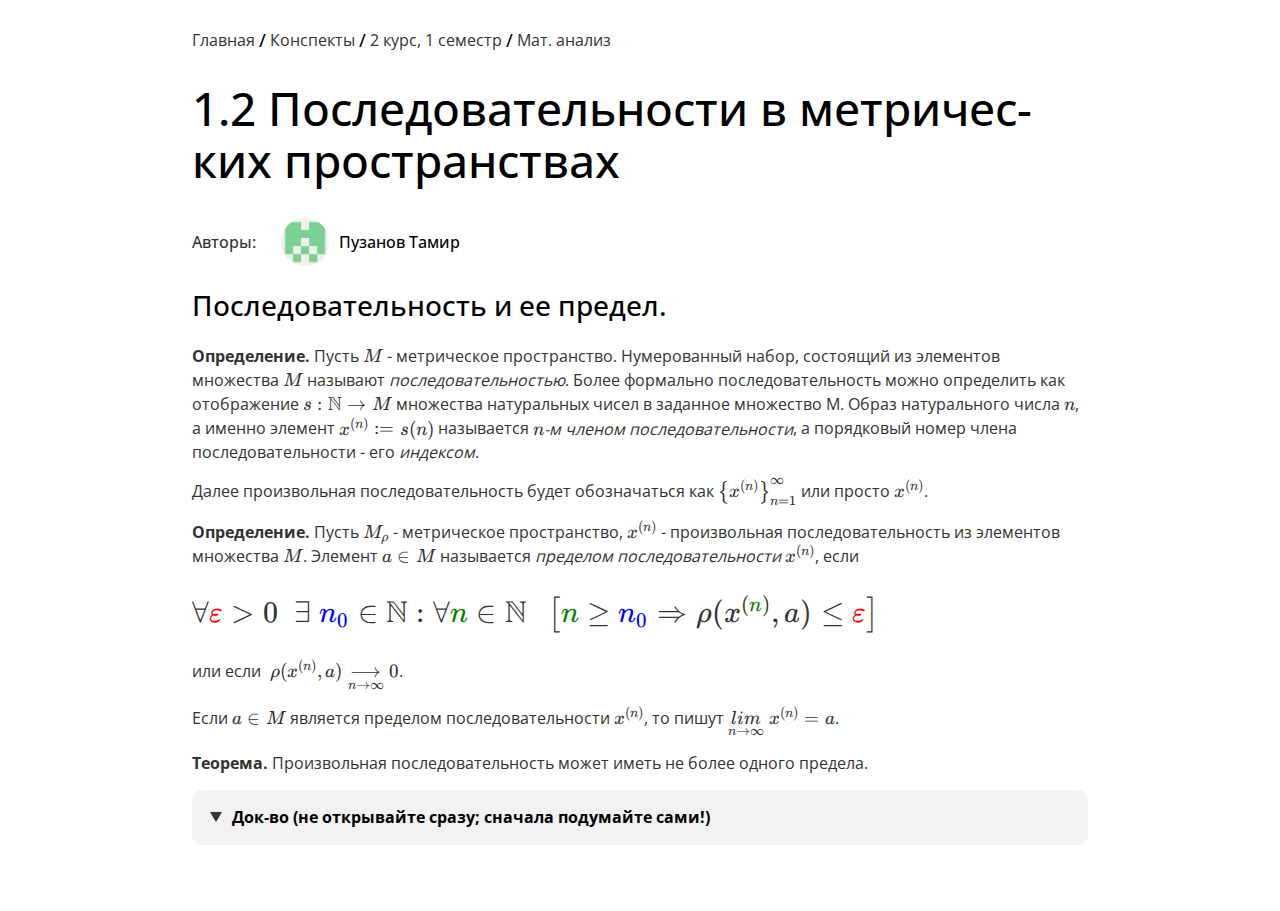
==== notes/2y1s/calculus/consistency-in-metric-spaces/index.html @ bd92c927 "fix wrap in tex blocks /notes/2y1s/calculus/consistency-in-metric-spaces/" ====
<!DOCTYPE html>
<html lang="ru">
<head>
    <meta charset="UTF-8">
    <meta name="viewport" content="width=device-width, initial-scale=1.0">
    <title>1.2 Последовательности в метрических пространствах | Интерактивный конспект</title>

    <link rel="stylesheet" href="../../../../templates/note/src/lib/normalize/normalize.css">
    <link rel="stylesheet" href="../../../../templates/note/src/lib/katex/katex.min.css">
    <link rel="stylesheet" href="../../../../templates/note/src/fonts/open_sans/import.css">
    <link rel="stylesheet" href="../../../../templates/note/src/css/styles.css">
</head>
<body>
    <div class="container">

        <div class="nav">
            <a href="#" class="item">Главная</a><div class="slash">/</div>
            <a href="#" class="item">Конспекты</a><div class="slash">/</div>
            <a href="#" class="item">2 курс, 1 семестр</a><div class="slash">/</div>
            <a href="https://t-puzanov.github.io/pages/notes/2y1s/calculus/" class="item">Мат. анализ</a>
        </div>

        <h1>1.2 Послед&shy;ователь&shy;ности в мет&shy;ричес&shy;ких прост&shy;ранст&shy;вах</h1>

        <div class="authors">
            <div class="title">Авторы:</div>
            <div class="item">
                <img 
                    class="image" style="width: 48px; height: 48px;" 
                    src="../../../../templates/note/src/img/avatar.png" alt="#"
                >
                <div class="name">Пузанов Тамир</div>
            </div>
        </div>

        <h2>Послед&shy;ователь&shy;ность и ее предел.</h2>

        <p>
            <b>Определение.</b> Пусть <span class="tex">M</span> - метрическое пространство.
            Нумерованный набор, состоящий из элементов множества <span class="tex">M</span> называют
            <i>последовательностью</i>. Более формально последовательность можно определить как
            отображение <span class="tex">s : \mathbb{N} \to M</span> множества натуральных чисел 
            в заданное множество M. Образ натурального числа <span class="tex">n</span>, а именно элемент
            <span class="tex">x^{(n)} := s(n)</span> называется <i><span class="tex">n</span>-м членом последовательности</i>, 
            а порядковый номер члена последовательности - его <i>индексом</i>.
        </p>

        <p>
            Далее произвольная последовательность будет обозначаться как 
            <span class="tex">\left\{ x^{(n)} \right\}^{\infty}_{n=1}</span> или просто <span class="tex">x^{(n)}</span>.
        </p>

        <p>
            <b>Определение.</b> Пусть <span class="tex">M_{\rho}</span> - метрическое пространство,
            <span class="tex">x^{(n)}</span> - произвольная последовательность из элементов
            множества <span class="tex">M</span>. Элемент <span class="tex">a \in M</span> называется
            <i>пределом последовательности</i> <span class="tex">x^{(n)}</span>, если 
        </p>

        <p class="t-large" style="text-wrap: wrap;">
            <span class="tex">
                \forall {\color{red} \varepsilon} \gt 0 \ \ \exists \ {\color{blue} n_0} \in\mathbb{N} :
                \forall {\color{green} n} \in \mathbb{N} \ \ \left[ {\color{green} n} \ge {\color{blue} n_0}
                \Rightarrow \rho (x^{({\color{green} n})}, a) \le {\color{red} \varepsilon} \right]
            </span>
        </p>

        <p>
            или если <span class="tex">\ \rho (x^{(n)}, a) \underset{n \to \infty }{\longrightarrow} 0</span>.
        </p>

        <p>
            Если <span class="tex">a \in M</span> является пределом последовательности <span class="tex">x^{(n)}</span>,
            то пишут <span class="tex">\underset{n \to \infty}{lim} \ x^{(n)} = a</span>.
        </p>

        <p>
            <b>Теорема.</b> 

            Произвольная последовательность может иметь не более одного предела.

            <div class="proof hidden">
                <div class="head">
                    <div class="icon"></div>
                    <div class="title">Док-во (не открывайте сразу; сначала подумайте сами!)</div>
                </div>
                <div class="content">
                    Пусть <span class="tex">M_{\rho}</span> - метрическое пространство, 
                    <span class="tex">x^{(n)}</span> - последовательность. И элементы 
                    <span class="tex">{\color{blue} a}, {\color{red} b} \in M</span> 
                    являются пределами последовательности <span class="tex">x^{(n)}</span>,
                    т.е. <span class="tex">\underset{n \to \infty}{lim} \ x^{(n)} = {\color{blue} a}</span> 
                    и <span class="tex">\underset{n \to \infty}{lim} \ x^{(n)} = {\color{red} b}</span>. Тогда

                    <p class="t-large" style="margin: 0px;">
                        <span class="tex" style="margin: 0px">
                            \forall {\color{orange} k} \in \mathbb{N} \ \ 0 \le 
                            \rho ({\color{blue} a}, {\color{red} b}) \le
                            \rho ({\color{blue} a}, x^{({\color{orange} k})}) + \rho (x^{({\color{orange} k})}, {\color{red} b})
                        </span>
                    </p>

                    Перейдя в неравенстве к пределам, получим:

                    <p class="t-large" style="margin: 0px;">
                        <span class="tex" style="margin: 0px"> 
                            0 \le \underset{{\color{orange} k} \to \infty}{lim} \rho ({\color{blue} a}, 
                            {\color{red} b}) \le \underset{{\color{orange} k} \to \infty}{lim}
                            ( \rho ({\color{blue} a}, x^{({\color{orange} k})}) + 
                            \rho (x^{({\color{orange} k})}, {\color{red} b}) )
                        </span>
                    </p>
                    <p class="t-large" style="margin: 0px;">
                        <span class="tex" style="margin: 0px"> 
                            0 \le \rho ({\color{blue} a}, 
                            {\color{red} b}) \le \underset{{\color{orange} k} \to \infty}{lim}
                            \rho ({\color{blue} a}, x^{({\color{orange} k})}) + 
                            \underset{{\color{orange} k} \to \infty}{lim}
                            \rho (x^{({\color{orange} k})}, {\color{red} b})
                        </span>
                    </p>
                    <p class="t-large" style="margin: 0px;">
                        <span class="tex" style="margin: 0px"> 
                            0 \le \rho ({\color{blue} a}, 
                            {\color{red} b}) \le 0 + 0 = 0
                        </span>
                    </p>

                    Из последнего следует, что <span class="tex">\rho ({\color{blue} a}, {\color{red} b}) = 0</span>
                    <span class="tex">\Leftrightarrow {\color{blue} a} = {\color{red} b}</span>.

                    <p>
                        Получим, что если последовательность имеет несколько пределов, то они необходимо равны. Это утверждение доказывает теорему.
                    </p>
                </div>
            </div>
        </p>
    </div>

    <script src="../../../../templates/note/src/lib/katex/katex.min.js"></script>
    <script src="../../../../templates/note/src/js/main.js"></script>
</body>
</html>
---- templates/note/src/fonts/open_sans/import.css ----
@font-face {
    font-family: 'OpenSans';
    font-weight: 700;

    src: url('static/OpenSans-Bold.ttf');
}

@font-face {
    font-family: 'OpenSans';
    font-weight: 500;
    
    src: url('static/OpenSans-Medium.ttf');
}

@font-face {
    font-family: 'OpenSans';
    font-weight: 400;
    
    src: url('static/OpenSans-Regular.ttf');
}
---- templates/note/src/css/styles.css ----
/* * {
    font-family: 'OpenSans';
    font-weight: 400;
    color: #323232;
} */

body {
    background-color: #ffffff;
}

h1, h2, h3 {
    font-family: "OpenSans";
    font-weight: 500;
}

h1 {
    font-size: 46px;
    margin: 0.67em 0;
}

h2 {
    font-size: 28px;
}

p {
    font-size: 16px;
    font-family: "OpenSans";
    font-weight: 400;
    color: #323232;
    line-height: 130%;
}

a, div {
    font-family: "OpenSans";
}

span.tex {
    color: transparent;
}

span.tex.showed {
    font-family: Arial, Helvetica, sans-serif;
    color: #323232;
}

p.t-large {
    display: flex;
    align-items: center;
    padding: 10px 0px;
    text-wrap: nowrap;
    overflow-x: auto;
}

p.b-small {
    padding: 4px 0px;
}

p.t-large > span.tex {
    font-size: 25px;
}

p.t-large > .tag {
    margin-left: auto;
    font-size: 26px;
    padding-left: 20px;
}

p.t-middle {
    display: flex;
    align-items: center;
    padding: 2px 0px;
    overflow-x: auto;
}

p.t-middle > span.tex {
    font-size: 18px;
}

.container {
    width: 100%;
    min-height: 100px;

    background-color: #ffffff;
    padding: 0px 22%;

    box-sizing: border-box;

    padding-top: 30px;
    padding-bottom: 50px;
}

.container > .nav {
    display: flex;
    align-items: center;
    flex-wrap: wrap;
}

.container > .nav > .item {
    text-decoration: none;
    text-wrap: nowrap;
    font-size: 16px;
    color: #323232;
}

.container > .nav > .slash {
    padding: 0px 4px;
    font-size: 18px;
    font-weight: 500;
}

.container > .authors {
    width: 100%;
    background: transparent;

    display: flex;
    align-items: center;
}

.container > .authors > .title {
    font-size: 16px;
    font-weight: 500;
    color: #323232;
    padding-right: 25px;
}

.container > .authors > .item {
    display: flex;
    align-items: center;
}

.container > .authors > .item > .image {
    border-radius: 100%;
    margin-right: 10px;
}

.container > .authors > .item > .name {
    font-weight: 500;
}

.raw {
    display: flex;
}

.raw > .col1 {
    flex: 1;
}

.raw > .col2 {
    flex: 2;
}

ul > li {
    padding-bottom: 5px;
}

ul.s-middle > li, ol.s-middle > li {
    margin-bottom: 8px;
}

.proof {
    /* width: 100%; */
    padding: 18px;
    background-color: #f2f2f2;
    border-radius: 10px;
}

.proof.hidden > .content {
    opacity: 0;
    display: none;
    margin: 0px;
}

.proof > .head {
    display: flex;
    align-items: center;
    cursor: pointer;
}

.proof > .head:hover {
    text-decoration: underline;
}

.proof > .head > .icon {
    transform: rotate(180deg);
    transition: all 0.5s ease;
}

.proof.hidden > .head > .icon {
    transform: rotate(0deg);
}

.proof > .head > .title {
    font-weight: 700;
}

.proof.hidden:hover {
    cursor: pointer;
}

.proof.hidden:hover > .head {
    text-decoration: underline;
}

.proof > .head > .icon {
    width: 0; 
    height: 0;
    border-left: 6px solid transparent;
    border-right: 6px solid transparent;
    border-top: 10px solid #323232;
    margin-right: 10px;
}

.proof > .content {
    margin-top: 16px;
    transition: all 0.5s ease;
}

@media (max-width: 1300px) and (min-width: 700px) {
    .container {
        padding-left: 15%;
        padding-right: 15%;
    }
}

@media (max-width: 700px) {

    h1 {
        font-size: 36px;
    }

    .container {
        padding-left: 8%;
        padding-right: 8%;
    }

    .raw {
        flex-direction: column;
        align-items: center;
    }
}
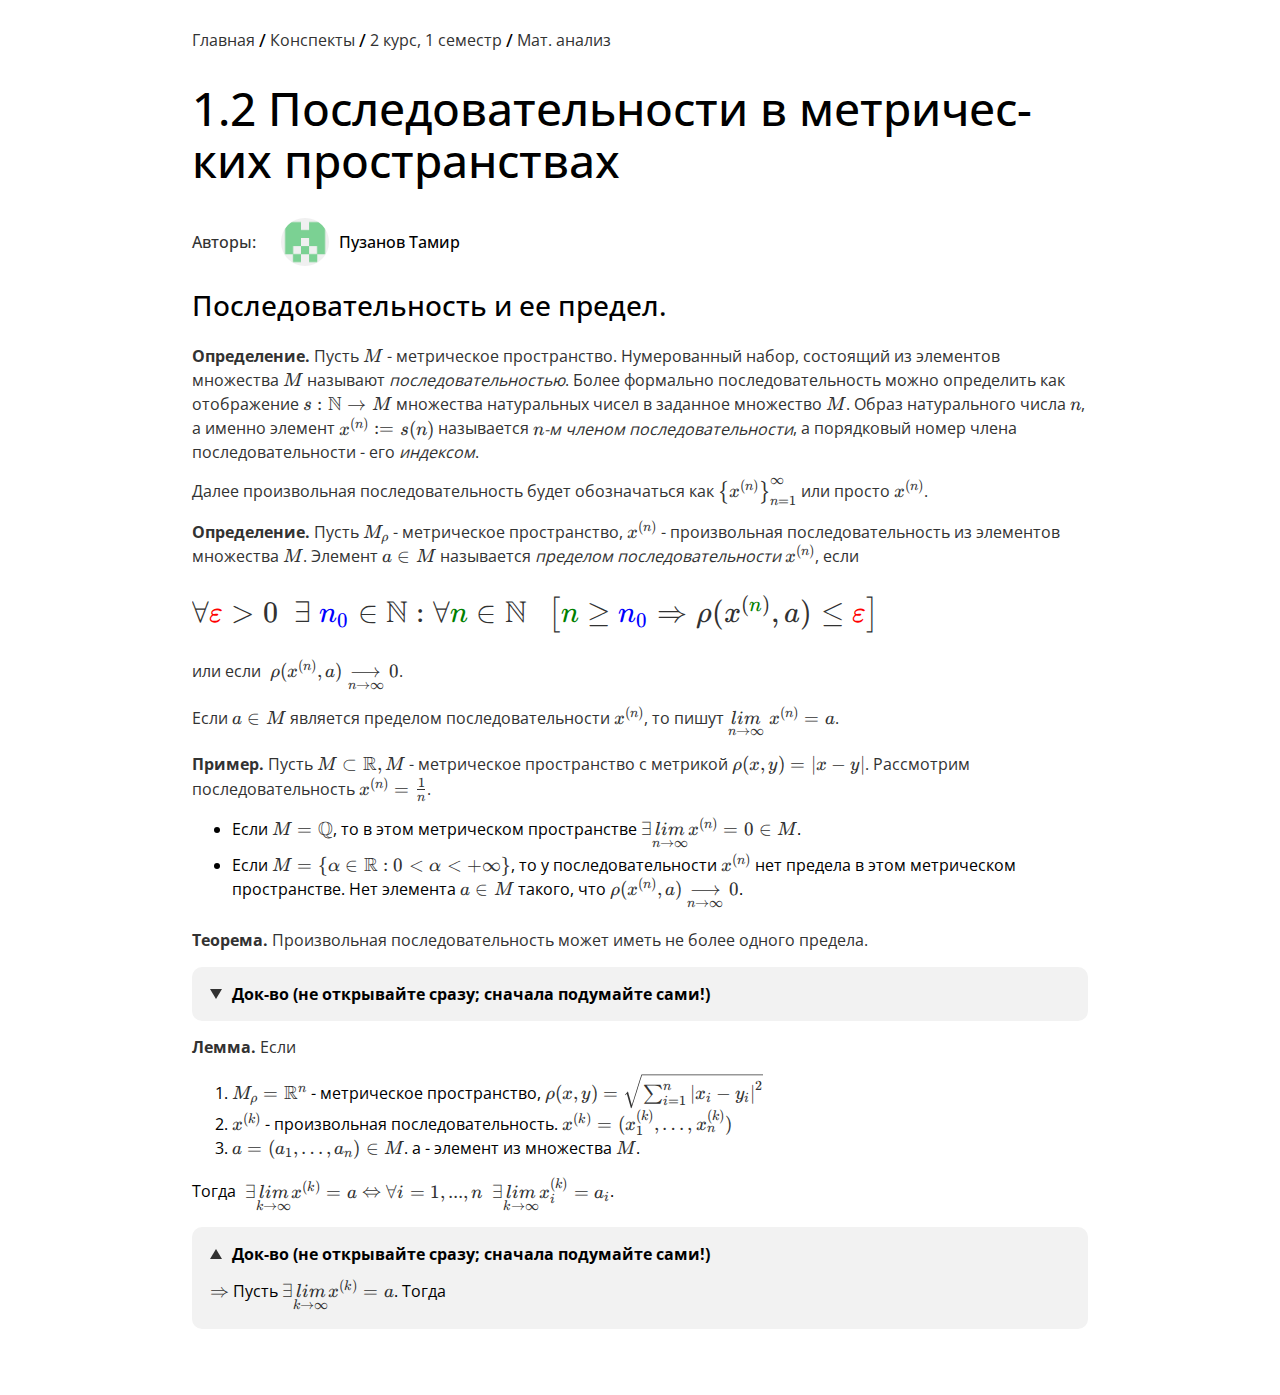
==== commit d652fa77: "edit /notes/2y1s/calculus/metric-spaces/" ====
--- a/notes/2y1s/calculus/consistency-in-metric-spaces/index.html
+++ b/notes/2y1s/calculus/consistency-in-metric-spaces/index.html
@@ -40,7 +40,7 @@
             Нумерованный набор, состоящий из элементов множества <span class="tex">M</span> называют
             <i>последовательностью</i>. Более формально последовательность можно определить как
             отображение <span class="tex">s : \mathbb{N} \to M</span> множества натуральных чисел 
-            в заданное множество M. Образ натурального числа <span class="tex">n</span>, а именно элемент
+            в заданное множество <span class="tex">M</span>. Образ натурального числа <span class="tex">n</span>, а именно элемент
             <span class="tex">x^{(n)} := s(n)</span> называется <i><span class="tex">n</span>-м членом последовательности</i>, 
             а порядковый номер члена последовательности - его <i>индексом</i>.
         </p>
@@ -59,8 +59,8 @@
 
         <p class="t-large" style="text-wrap: wrap;">
             <span class="tex">
-                \forall {\color{red} \varepsilon} \gt 0 \ \ \exists \ {\color{blue} n_0} \in\mathbb{N} :
-                \forall {\color{green} n} \in \mathbb{N} \ \ \left[ {\color{green} n} \ge {\color{blue} n_0}
+                \forall {\color{red} \varepsilon} \gt 0 \ \ \exists \ {{\color{blue} n_0} \in \mathbb{N}} :
+                {\forall {\color{green} n} \in \mathbb{N}} \ \ \left[ {\color{green} n} \ge {\color{blue} n_0}
                 \Rightarrow \rho (x^{({\color{green} n})}, a) \le {\color{red} \varepsilon} \right]
             </span>
         </p>
@@ -72,6 +72,25 @@
         <p>
             Если <span class="tex">a \in M</span> является пределом последовательности <span class="tex">x^{(n)}</span>,
             то пишут <span class="tex">\underset{n \to \infty}{lim} \ x^{(n)} = a</span>.
+        </p>
+        
+        <p>
+            <b>Пример.</b> Пусть <span class="tex">M \subset \mathbb{R}, M</span>
+            - метрическое пространство с метрикой <span class="tex">\rho (x, y) = \left| x - y \right|</span>.
+            Рассмотрим последовательность <span class="tex">x^{(n)} = \frac{1}{n}</span>.
+
+            <ul>
+                <li>
+                    Если <span class="tex">M = \mathbb{Q}</span>, то в этом метрическом 
+                    пространстве <span class="tex">\exists \underset{n \to \infty}{lim} x^{(n)} = 0 \in M</span>.
+                </li>
+                <li>
+                    Если <span class="tex">M = \left\{ \alpha \in \mathbb{R} : 0 \lt \alpha \lt +\infty \right\}</span>,
+                    то у последовательности <span class="tex">x^{(n)}</span> нет предела в этом метрическом пространстве.
+                    Нет элемента <span class="tex">a \in M</span> такого, что 
+                    <span class="tex">\rho (x^{(n)}, a) \underset{n \to \infty }{\longrightarrow} 0</span>.
+                </li>
+            </ul>
         </p>
 
         <p>
@@ -94,44 +113,82 @@
 
                     <p class="t-large" style="margin: 0px;">
                         <span class="tex" style="margin: 0px">
-                            \forall {\color{orange} k} \in \mathbb{N} \ \ 0 \le 
-                            \rho ({\color{blue} a}, {\color{red} b}) \le
-                            \rho ({\color{blue} a}, x^{({\color{orange} k})}) + \rho (x^{({\color{orange} k})}, {\color{red} b})
-                        </span>
-                    </p>
-
-                    Перейдя в неравенстве к пределам, получим:
+                            {\forall {\color{orange} k} \in \mathbb{N}} \ \ {0 \le \rho ({\color{blue} a}, {\color{red} b})} \le
+                            {\rho ({\color{blue} a}, x^{({\color{orange} k})}) + \rho (x^{({\color{orange} k})}, {\color{red} b})}
+                        </span>
+                    </p>
+
+                    <p>Перейдя в неравенстве к пределам, получим:</p>
 
                     <p class="t-large" style="margin: 0px;">
                         <span class="tex" style="margin: 0px"> 
-                            0 \le \underset{{\color{orange} k} \to \infty}{lim} \rho ({\color{blue} a}, 
-                            {\color{red} b}) \le \underset{{\color{orange} k} \to \infty}{lim}
+                            {0 \le \underset{{\color{orange} k} \to \infty}{lim} \rho ({\color{blue} a}, 
+                            {\color{red} b})} \le {\underset{{\color{orange} k} \to \infty}{lim}
                             ( \rho ({\color{blue} a}, x^{({\color{orange} k})}) + 
-                            \rho (x^{({\color{orange} k})}, {\color{red} b}) )
+                            \rho (x^{({\color{orange} k})}, {\color{red} b}) )}
                         </span>
                     </p>
                     <p class="t-large" style="margin: 0px;">
                         <span class="tex" style="margin: 0px"> 
-                            0 \le \rho ({\color{blue} a}, 
-                            {\color{red} b}) \le \underset{{\color{orange} k} \to \infty}{lim}
+                            {0 \le \rho ({\color{blue} a}, 
+                            {\color{red} b})} \le {\underset{{\color{orange} k} \to \infty}{lim}
                             \rho ({\color{blue} a}, x^{({\color{orange} k})}) + 
                             \underset{{\color{orange} k} \to \infty}{lim}
-                            \rho (x^{({\color{orange} k})}, {\color{red} b})
+                            \rho (x^{({\color{orange} k})}, {\color{red} b})}
                         </span>
                     </p>
                     <p class="t-large" style="margin: 0px;">
                         <span class="tex" style="margin: 0px"> 
-                            0 \le \rho ({\color{blue} a}, 
-                            {\color{red} b}) \le 0 + 0 = 0
-                        </span>
-                    </p>
-
-                    Из последнего следует, что <span class="tex">\rho ({\color{blue} a}, {\color{red} b}) = 0</span>
-                    <span class="tex">\Leftrightarrow {\color{blue} a} = {\color{red} b}</span>.
+                            {0 \le \rho ({\color{blue} a}, 
+                            {\color{red} b})} \le {0 + 0 = 0}
+                        </span>
+                    </p>
 
                     <p>
-                        Получим, что если последовательность имеет несколько пределов, то они необходимо равны. Это утверждение доказывает теорему.
-                    </p>
+                        Из последнего следует, что <span class="tex">\rho ({\color{blue} a}, {\color{red} b}) = 0</span>
+                        <span class="tex">\Leftrightarrow {\color{blue} a} = {\color{red} b}</span>.
+                    </p>
+
+                    <p>
+                        Получим, что если два элемента являются пределами последовательности, то они необходимо равны. 
+                        Это утверждение доказывает теорему.
+                    </p>
+                </div>
+            </div>
+        </p>
+
+        <p>
+            <b>Лемма.</b> Если
+
+            <ol>
+                <li>
+                    <span class="tex">M_{\rho} = \mathbb{R}^n</span> - метрическое пространство,
+                    <span class="tex">\rho (x, y) = \sqrt{\sum_{i=1}^{n} \left| x_i-y_i \right|^{2}}</span>
+                </li>
+                <li>
+                    <span class="tex">x^{(k)}</span> - произвольная последовательность.
+                    <span class="tex">x^{(k)} = (x^{(k)}_1, \dots, x^{(k)}_n)</span>
+                </li>
+                <li>
+                    <span class="tex">a = (a_1, \dots, a_n) \in M</span>.
+                    a - элемент из множества <span class="tex">M</span>.
+                </li>
+            </ol>
+            Тогда
+
+            <span class="tex">
+                \ {\exists \underset{k \to \infty}{lim} x^{(k)} = a} \Leftrightarrow 
+                {\forall i = 1, ..., n} \ \ {\exists \underset{k \to \infty}{lim} x^{(k)}_i = a_i}
+            </span>.
+
+            <div class="proof" style="margin-top: 15px;">
+                <div class="head">
+                    <div class="icon"></div>
+                    <div class="title">Док-во (не открывайте сразу; сначала подумайте сами!)</div>
+                </div>
+                <div class="content">
+                    <span class="tex">\Rightarrow</span> Пусть 
+                    <span class="tex">{\exists \underset{k \to \infty}{lim} x^{(k)} = a}</span>. Тогда
                 </div>
             </div>
         </p>
--- a/templates/note/src/css/styles.css
+++ b/templates/note/src/css/styles.css
@@ -47,7 +47,7 @@
     display: flex;
     align-items: center;
     padding: 10px 0px;
-    text-wrap: nowrap;
+    /* text-wrap: nowrap; */
     overflow-x: auto;
 }
 
@@ -215,6 +215,29 @@
     transition: all 0.5s ease;
 }
 
+p::-webkit-scrollbar {
+    width: 6px;
+    height: 6px;
+}
+
+p::-webkit-scrollbar-track {
+    border-radius: 10px;
+    background: rgba(0,0,0,0.1);
+}
+
+p::-webkit-scrollbar-thumb{
+    border-radius: 10px;
+    background: rgba(0,0,0,0.2);
+}
+
+p::-webkit-scrollbar-thumb:hover{
+    background: rgba(0,0,0,0.4);
+}
+
+p::-webkit-scrollbar-thumb:active{
+    background: rgba(0,0,0,.9);
+}
+
 @media (max-width: 1300px) and (min-width: 700px) {
     .container {
         padding-left: 15%;
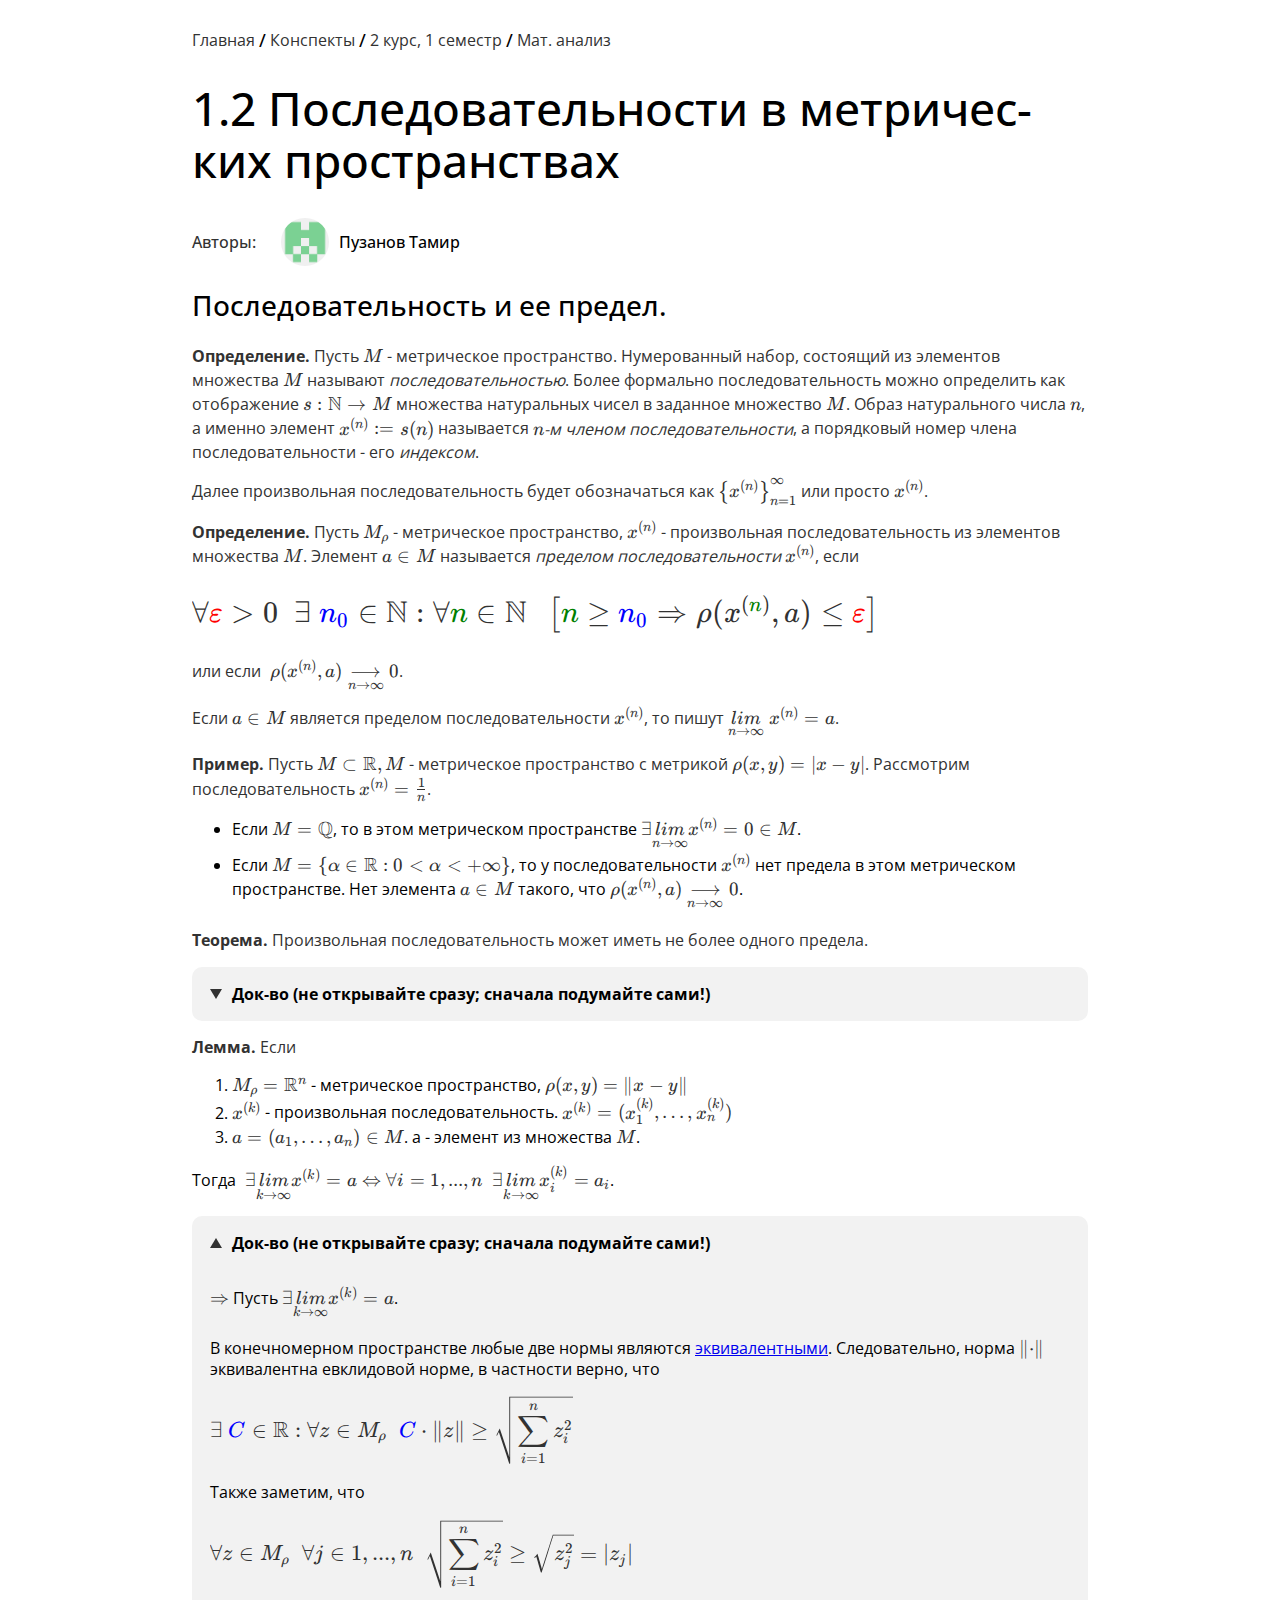
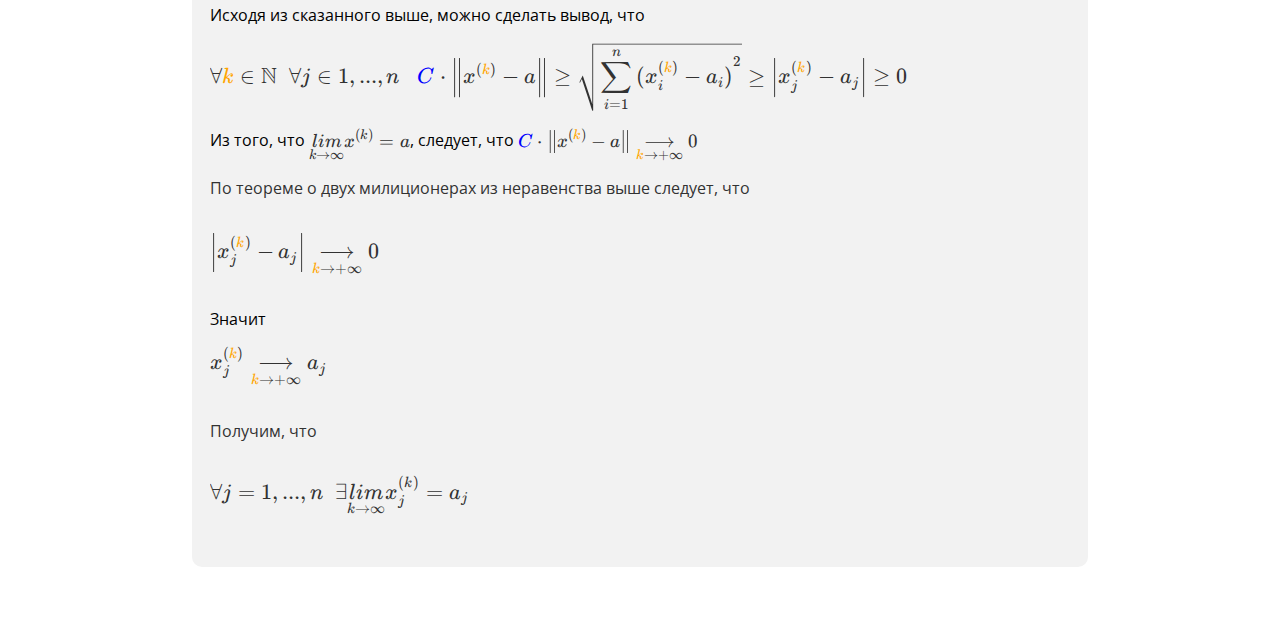
==== commit 8b952aad: "update /notes/2y1s/calculus/consistency-in-metric-spaces/" ====
--- a/notes/2y1s/calculus/consistency-in-metric-spaces/index.html
+++ b/notes/2y1s/calculus/consistency-in-metric-spaces/index.html
@@ -146,7 +146,7 @@
 
                     <p>
                         Из последнего следует, что <span class="tex">\rho ({\color{blue} a}, {\color{red} b}) = 0</span>
-                        <span class="tex">\Leftrightarrow {\color{blue} a} = {\color{red} b}</span>.
+                        и <span class="tex">{\color{blue} a} = {\color{red} b}</span>.
                     </p>
 
                     <p>
@@ -163,7 +163,7 @@
             <ol>
                 <li>
                     <span class="tex">M_{\rho} = \mathbb{R}^n</span> - метрическое пространство,
-                    <span class="tex">\rho (x, y) = \sqrt{\sum_{i=1}^{n} \left| x_i-y_i \right|^{2}}</span>
+                    <span class="tex">\rho (x, y) = \left\| x - y \right\|</span>
                 </li>
                 <li>
                     <span class="tex">x^{(k)}</span> - произвольная последовательность.
@@ -187,8 +187,80 @@
                     <div class="title">Док-во (не открывайте сразу; сначала подумайте сами!)</div>
                 </div>
                 <div class="content">
-                    <span class="tex">\Rightarrow</span> Пусть 
-                    <span class="tex">{\exists \underset{k \to \infty}{lim} x^{(k)} = a}</span>. Тогда
+                    <br><span class="tex">\Rightarrow</span> Пусть 
+                    <span class="tex">{\exists \underset{k \to \infty}{lim} x^{(k)} = a}</span>. <br><br>
+                    В конечномерном пространстве любые две нормы являются 
+                    <a href="../metric-spaces/index.html#normalized-spaces" class="href">эквивалентными</a>. 
+                    Следовательно, норма <span class="tex">\left\| \cdot \right\|</span> эквивалентна евклидовой норме,
+                    в частности верно, что
+
+                    <p class="t-middle" style="margin: 0px; padding: 0px;">
+                        <span class="tex dmode">
+                            {\exists \ {\color{blue} C} \in \mathbb{R}} : \forall z \in M_{\rho} \ \
+                            {\color{blue} C} \cdot \left\| z \right\| \ge \sqrt{\sum_{i=1}^{n} z_i^2}
+                        </span>
+                    </p>
+
+                    Также заметим, что 
+
+                    <p class="t-middle" style="margin: 0px; padding: 0px;">
+                        <span class="tex dmode">
+                            {\forall z \in M_{\rho}} \ \ {\forall j \in 1,...,n } \ \
+                            \sqrt{\sum_{i=1}^{n} z_i^2} \ge \sqrt{z_j^2} = \left| z_j \right|
+                        </span>
+                    </p>
+
+                    Исходя из сказанного выше, можно сделать вывод, что
+
+                    <p class="t-middle" style="margin: 0px; padding: 0px;">
+                        <span class="tex dmode">
+                            {\forall {\color{orange} k} \in \mathbb{N}} \ \ {\forall j \in 1,...,n } \ \ \
+                            {\color{blue} C} \cdot \left\| x^{({\color{orange} k})} - a \right\| \ge 
+                            \sqrt{\sum_{i=1}^{n} {(x_i^{({\color{orange} k})} - a_i)}^2} \ge
+                            \left| x_j^{({\color{orange} k})} - a_j \right| \ge 0
+                        </span>
+                    </p>
+
+                    Из того, что <span class="tex">{\underset{k \to \infty}{lim} x^{(k)} = a}</span>, 
+                    следует, что 
+                    
+                    <span class="tex">
+                        {\color{blue} C} \cdot \left\| x^{({\color{orange} k})} - a \right\| 
+                        \underset{{\color{orange} k} \to +\infty}{\longrightarrow } 0
+                    </span>
+
+                    <p>
+                        По теореме о двух милиционерах из неравенства выше следует, что
+
+                        <p class="t-middle" style="margin: 0px; padding: 0px;">
+                            <span class="tex dmode">
+                                \left| x_j^{({\color{orange} k})} - a_j \right|
+                                \underset{{\color{orange} k} \to +\infty}{\longrightarrow } 0
+                            </span>
+                        </p>
+                    </p>
+
+                    Значит
+
+                    <p class="t-middle" style="margin: 0px; padding: 0px;">
+                        <span class="tex dmode">
+                            x_j^{({\color{orange} k})}
+                            \underset{{\color{orange} k} \to +\infty}{\longrightarrow } a_j
+                        </span>
+                    </p>
+
+                    <p>
+                        Получим, что 
+
+                        <p class="t-middle" style="margin: 0px; padding: 0px;">
+                            <span class="tex dmode">
+                                \forall j = 1,...,n \ \
+                                {\exists \underset{k \to \infty}{lim} x^{(k)}_j = a_j}
+                            </span>
+                        </p>
+                    </p>
+
+                    <!-- <a href="../metric-spaces/index.html#normalized-spaces" class="href">Тык</a> -->
                 </div>
             </div>
         </p>
--- a/templates/note/src/css/styles.css
+++ b/templates/note/src/css/styles.css
@@ -174,6 +174,12 @@
     display: flex;
     align-items: center;
     cursor: pointer;
+
+    -moz-user-select: none;
+    -webkit-user-select: none;
+    -ms-user-select: none;
+    -o-user-select: none;
+    user-select: none;
 }
 
 .proof > .head:hover {
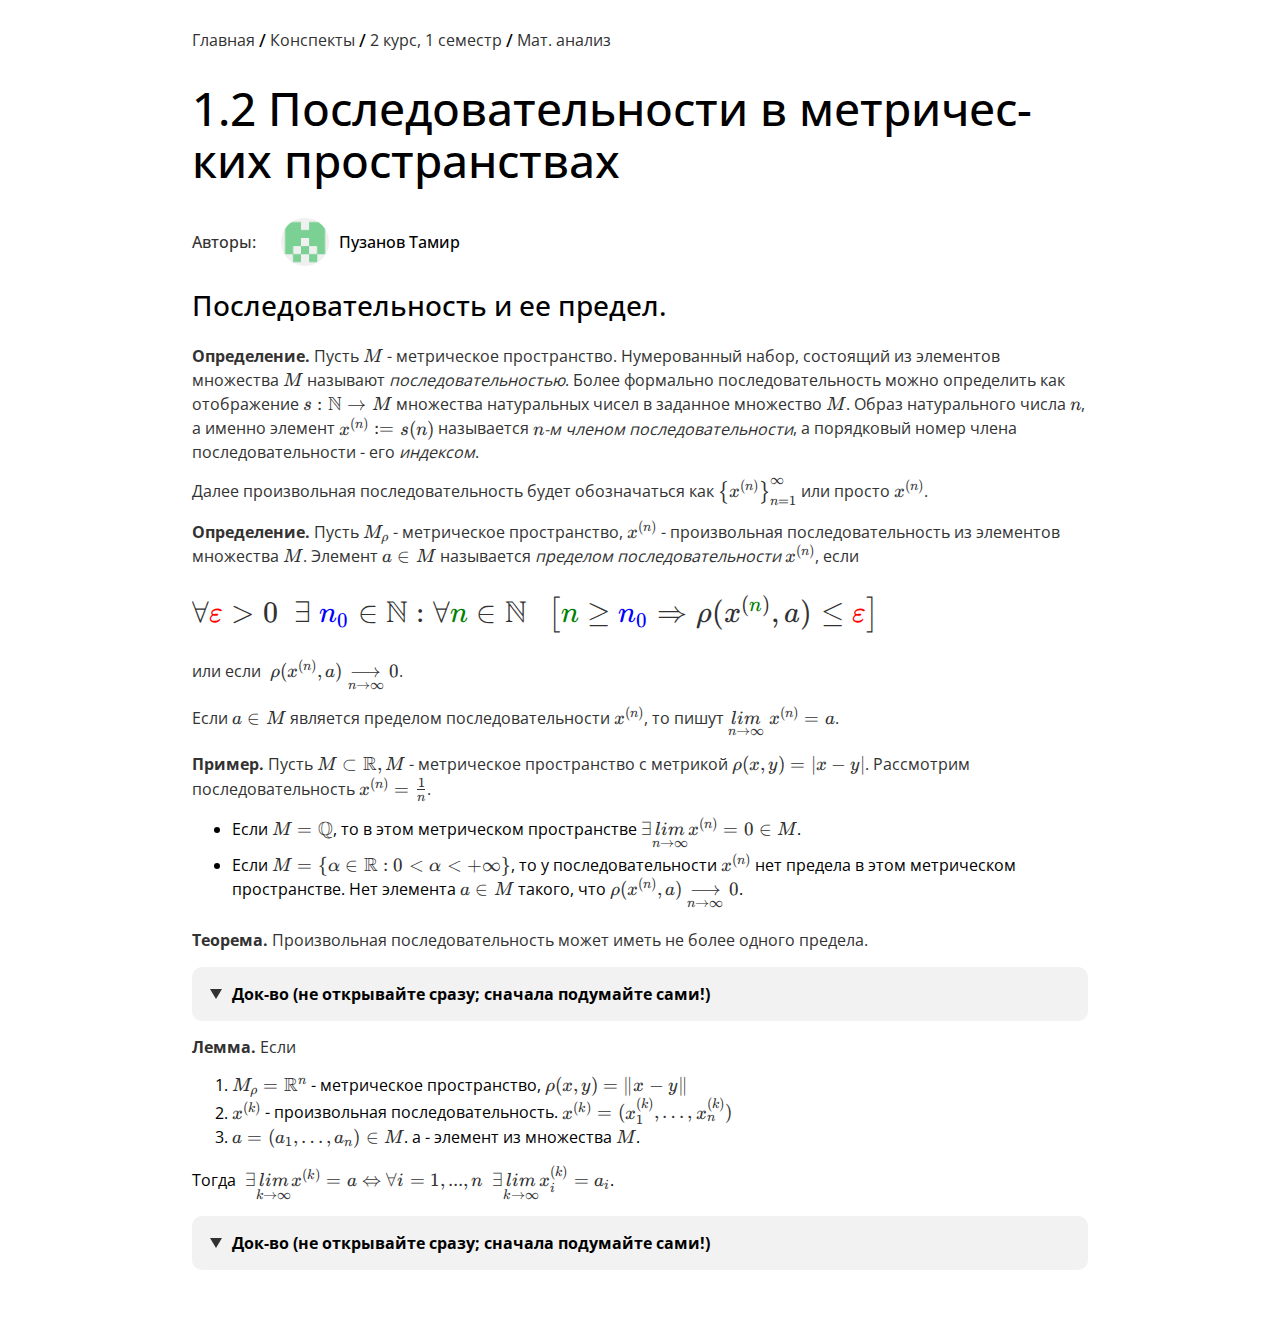
==== commit c427a35f: "fix notes\2y1s\calculus\consistency-in-metric-spaces" ====
--- a/notes/2y1s/calculus/consistency-in-metric-spaces/index.html
+++ b/notes/2y1s/calculus/consistency-in-metric-spaces/index.html
@@ -181,7 +181,7 @@
                 {\forall i = 1, ..., n} \ \ {\exists \underset{k \to \infty}{lim} x^{(k)}_i = a_i}
             </span>.
 
-            <div class="proof" style="margin-top: 15px;">
+            <div class="proof hidden" style="margin-top: 15px;">
                 <div class="head">
                     <div class="icon"></div>
                     <div class="title">Док-во (не открывайте сразу; сначала подумайте сами!)</div>
--- a/templates/note/src/css/styles.css
+++ b/templates/note/src/css/styles.css
@@ -6,6 +6,7 @@
 
 body {
     background-color: #ffffff;
+    overflow-x: hidden;
 }
 
 h1, h2, h3 {
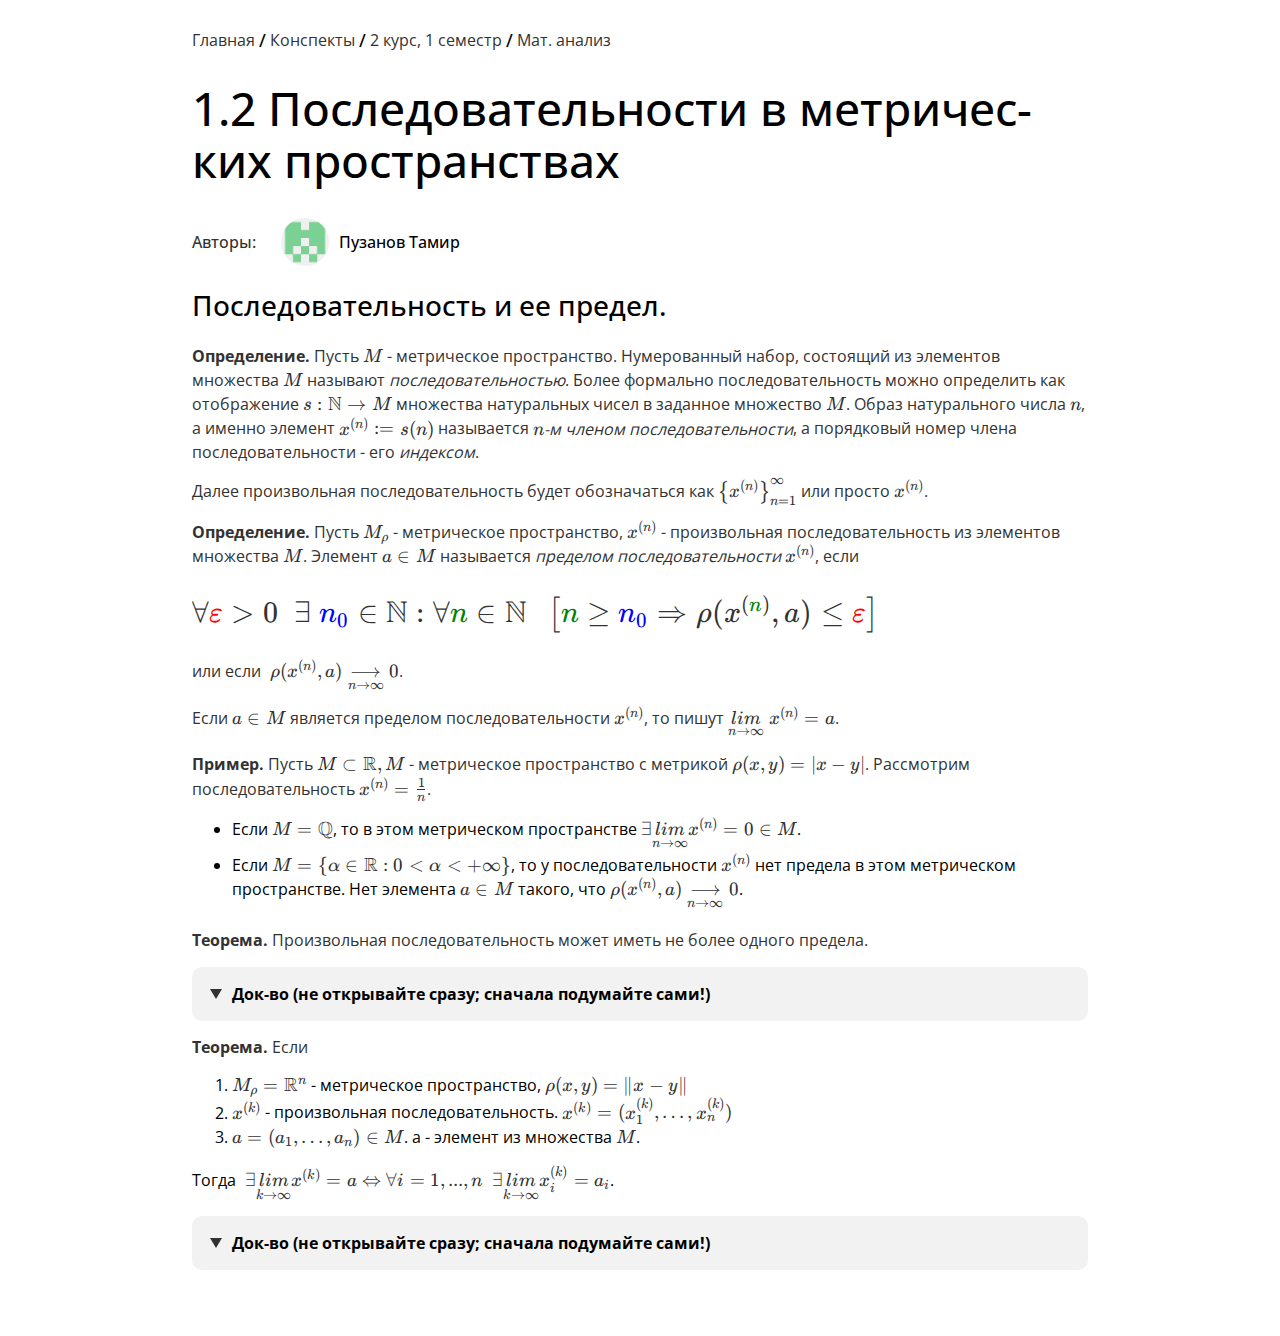
==== commit da47b2e7: "update notes\2y1s\calculus\consistency-in-metric-spaceя" ====
--- a/notes/2y1s/calculus/consistency-in-metric-spaces/index.html
+++ b/notes/2y1s/calculus/consistency-in-metric-spaces/index.html
@@ -20,7 +20,7 @@
             <a href="https://t-puzanov.github.io/pages/notes/2y1s/calculus/" class="item">Мат. анализ</a>
         </div>
 
-        <h1>1.2 Послед&shy;ователь&shy;ности в мет&shy;ричес&shy;ких прост&shy;ранст&shy;вах</h1>
+        <h1>1.2 По&shy;сле&shy;до&shy;ва&shy;тель&shy;ности в мет&shy;ричес&shy;ких про&shy;странст&shy;вах</h1>
 
         <div class="authors">
             <div class="title">Авторы:</div>
@@ -150,7 +150,7 @@
                     </p>
 
                     <p>
-                        Получим, что если два элемента являются пределами последовательности, то они необходимо равны. 
+                        Получим, что если два элемента являются пределами последовательности, то они равны. 
                         Это утверждение доказывает теорему.
                     </p>
                 </div>
@@ -158,7 +158,7 @@
         </p>
 
         <p>
-            <b>Лемма.</b> Если
+            <b>Теорема.</b> Если
 
             <ol>
                 <li>
@@ -187,9 +187,10 @@
                     <div class="title">Док-во (не открывайте сразу; сначала подумайте сами!)</div>
                 </div>
                 <div class="content">
-                    <br><span class="tex">\Rightarrow</span> Пусть 
-                    <span class="tex">{\exists \underset{k \to \infty}{lim} x^{(k)} = a}</span>. <br><br>
-                    В конечномерном пространстве любые две нормы являются 
+                    <br>
+                    <b>Докажем необходимость.</b><br><br>
+                    Пусть <span class="tex">{\exists \underset{k \to \infty}{lim} x^{(k)} = a}</span>. <br><br>
+                    В конечномерном пространстве две любые нормы являются 
                     <a href="../metric-spaces/index.html#normalized-spaces" class="href">эквивалентными</a>. 
                     Следовательно, норма <span class="tex">\left\| \cdot \right\|</span> эквивалентна евклидовой норме,
                     в частности верно, что
@@ -201,7 +202,7 @@
                         </span>
                     </p>
 
-                    Также заметим, что 
+                    <p>Также заметим, что</p>
 
                     <p class="t-middle" style="margin: 0px; padding: 0px;">
                         <span class="tex dmode">
@@ -210,7 +211,7 @@
                         </span>
                     </p>
 
-                    Исходя из сказанного выше, можно сделать вывод, что
+                    <p>Исходя из сказанного выше, можно сделать вывод, что</p>
 
                     <p class="t-middle" style="margin: 0px; padding: 0px;">
                         <span class="tex dmode">
@@ -221,8 +222,8 @@
                         </span>
                     </p>
 
-                    Из того, что <span class="tex">{\underset{k \to \infty}{lim} x^{(k)} = a}</span>, 
-                    следует, что 
+                    <p>Из того, что <span class="tex">{\underset{k \to \infty}{lim} x^{(k)} = a}</span>, 
+                        следует, что</p> 
                     
                     <span class="tex">
                         {\color{blue} C} \cdot \left\| x^{({\color{orange} k})} - a \right\| 
@@ -240,7 +241,7 @@
                         </p>
                     </p>
 
-                    Значит
+                    <p>Значит</p>
 
                     <p class="t-middle" style="margin: 0px; padding: 0px;">
                         <span class="tex dmode">
@@ -260,6 +261,62 @@
                         </p>
                     </p>
 
+                    <b>Докажем достаточность.</b> <br><br>
+
+                    Пусть <span class="tex">{\forall i = 1, ..., n} \ \ {\exists \underset{k \to \infty}{lim} x^{(k)}_i = a_i}</span>. <br><br>
+
+                    Тогда <span class="tex">{\forall i = 1, ..., n} \ \ {\exists \underset{k \to \infty}{lim} (x^{(k)}_i - a_i) = 0}</span>.
+
+                    <p class="t-middle" style="margin: 0px; padding: 0px;">
+                        <span class="tex dmode">
+                            \underset{{\color{orange} k} \to \infty}{lim}
+                            \left( \sqrt{\sum_{i=1}^{n} {(x_i^{({\color{orange} k})} - a_i)}^2} \right)
+                            = \sqrt{\sum_{i=1}^{n} {\left(\underset{{\color{orange} k} \to \infty}{lim}
+                            \left( x_i^{({\color{orange} k})} - a_i \right) \right)}^2} = 0
+                        </span>
+                    </p>
+
+                    <p>
+                        Получим, что при <span class="tex">{\color{orange} k} \to \infty</span> выражение
+                    </p>
+
+                    <p class="t-middle" style="margin: 0px; padding: 0px;">
+                        <span class="tex dmode">
+                            \sqrt{\sum_{i=1}^{n} {(x_i^{({\color{orange} k})} - a_i)}^2}
+                            \underset{{\color{orange} k} \to \infty}{\longrightarrow} 0
+                        </span>
+                    </p>
+
+                    <p>
+                        Вновь воспользуемся эквивалентностью <span class="tex">\left\| \cdot \right\|</span>
+                        и евклидовой нормы.
+                    </p>
+
+                    <p class="t-middle" style="margin: 0px; padding: 0px;">
+                        <span class="tex dmode">
+                            {\exists \ {\color{blue} C} \in \mathbb{R}} : \forall {\color{orange} k} \in \mathbb{R} \ \
+                            {\color{blue} C} \sqrt{\sum_{i=1}^{n} {(x_i^{({\color{orange} k})} - a_i)}^2} \ge 
+                            \left\| {(x^{({\color{orange} k})} - a)} \right\| \ge 0
+                        </span>
+                    </p>
+
+                    <p>По теореме о двух милиционерах </p>
+
+                    <p class="t-middle" style="margin: 0px; padding: 0px;">
+                        <span class="tex dmode">
+                            \exists \underset{{\color{orange} k} \to \infty}{lim}
+                            \left( \left\| {(x^{({\color{orange} k})} - a)} \right\| \right) = 0
+                        </span>
+                    </p>
+
+                    Получим, что
+
+                    <p class="t-middle" style="margin: 0px; padding: 0px;">
+                        <span class="tex dmode">
+                            {\exists \underset{{\color{orange} k} \to \infty}{lim} x^{({\color{orange} k})} = a}
+                        </span>
+                    </p>
+
                     <!-- <a href="../metric-spaces/index.html#normalized-spaces" class="href">Тык</a> -->
                 </div>
             </div>
--- a/templates/note/src/css/styles.css
+++ b/templates/note/src/css/styles.css
@@ -6,7 +6,7 @@
 
 body {
     background-color: #ffffff;
-    overflow-x: hidden;
+    /* overflow-x: hidden; */
 }
 
 h1, h2, h3 {
@@ -67,10 +67,15 @@
 }
 
 p.t-middle {
-    display: flex;
-    align-items: center;
+    /* display: flex; */
+    /* align-items: center; */
     padding: 2px 0px;
     overflow-x: auto;
+}
+
+p.t-middle .katex-display,
+p.t-middle .katex-display > .katex {
+    text-align: start !important;
 }
 
 p.t-middle > span.tex {
